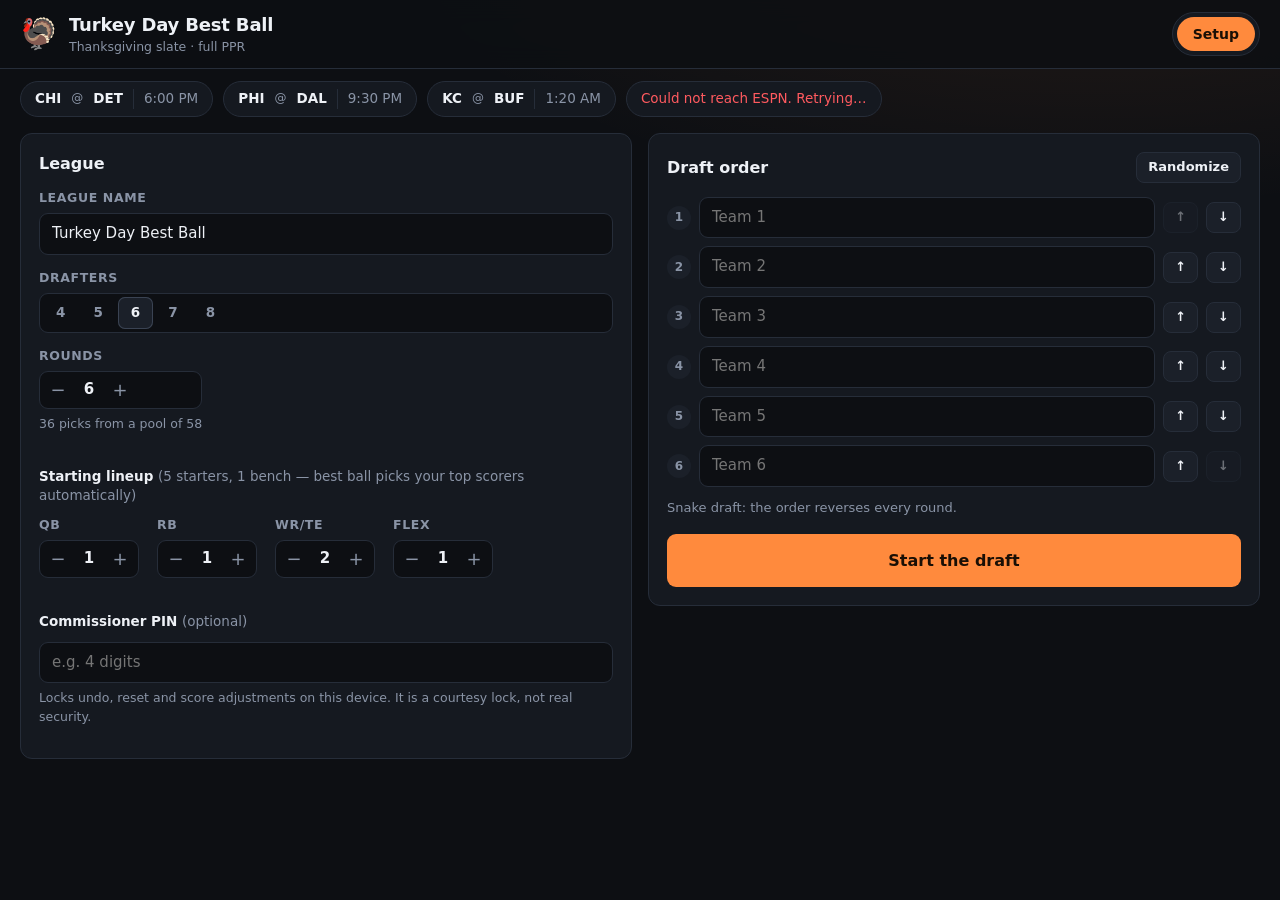
==== index.html @ 81282698 "Thanksgiving slate best ball draft with live PPR scoring Static site: setup, snake draft board, best" ====
<!doctype html>
<html lang="en">
<head>
<meta charset="utf-8">
<meta name="viewport" content="width=device-width, initial-scale=1, viewport-fit=cover">
<title>Turkey Day Best Ball</title>
<meta name="description" content="Thanksgiving slate best ball draft with live PPR scoring.">
<meta name="theme-color" content="#0d0f13">
<link rel="icon" href="data:image/svg+xml,%3Csvg xmlns='http://www.w3.org/2000/svg' viewBox='0 0 100 100'%3E%3Ctext y='.9em' font-size='90'%3E%F0%9F%A6%83%3C/text%3E%3C/svg%3E">
<link rel="stylesheet" href="styles.css">
</head>
<body>
<header class="top">
  <div class="brand">
    <span class="logo" aria-hidden="true">🦃</span>
    <div>
      <h1 id="leagueName">Turkey Day Best Ball</h1>
      <p id="subline">Thanksgiving slate · full PPR</p>
    </div>
  </div>
  <nav id="tabs" aria-label="Sections"></nav>
</header>
<section id="games" class="games" aria-label="Today's games"></section>
<main id="view"><p class="loading">Loading player pool…</p></main>
<div id="toast" role="status" aria-live="polite"></div>
<script src="app.js" defer></script>
</body>
</html>
---- styles.css ----
:root {
  --bg: #0d0f13;
  --panel: #151920;
  --panel2: #1b2029;
  --line: #262d39;
  --text: #eef1f6;
  --muted: #8a94a6;
  --accent: #ff8a3d;
  --accent-ink: #1a0f05;
  --live: #ff5a5f;
  --good: #3ddc97;
  --qb: #f472b6;
  --rb: #34d399;
  --wr: #60a5fa;
  --te: #c4a1ff;
  --r: 12px;
  color-scheme: dark;
}
* { box-sizing: border-box; }
html, body { margin: 0; }
body {
  background: radial-gradient(1200px 500px at 85% -10%, rgba(255, 138, 61, .10), transparent 60%), var(--bg);
  color: var(--text);
  font: 15px/1.45 ui-sans-serif, system-ui, -apple-system, "Segoe UI", Roboto, Helvetica, Arial, sans-serif;
  -webkit-font-smoothing: antialiased;
  min-height: 100vh;
  padding-bottom: env(safe-area-inset-bottom);
}
h1, h2, h3, p { margin: 0; }
button, input, select { font: inherit; color: inherit; }
button { cursor: pointer; }
button:disabled { opacity: .4; cursor: not-allowed; }
.muted { color: var(--muted); }
.pad { padding: 18px; }
.r { text-align: right; }
.grow { flex: 1; }

/* header */
.top {
  position: sticky; top: 0; z-index: 20;
  display: flex; align-items: center; gap: 16px; flex-wrap: wrap;
  padding: 12px 20px;
  background: rgba(13, 15, 19, .88); backdrop-filter: blur(12px);
  border-bottom: 1px solid var(--line);
}
.brand { display: flex; align-items: center; gap: 12px; min-width: 0; flex: 1; }
.logo { font-size: 30px; line-height: 1; }
.brand h1 { font-size: 18px; font-weight: 750; letter-spacing: -.01em; white-space: nowrap; overflow: hidden; text-overflow: ellipsis; }
.brand p { font-size: 12.5px; color: var(--muted); }
#tabs { display: flex; gap: 4px; background: var(--panel); border: 1px solid var(--line); border-radius: 999px; padding: 4px; }
.tab { border: 0; background: none; padding: 7px 16px; border-radius: 999px; color: var(--muted); font-weight: 600; font-size: 14px; }
.tab.on { background: var(--accent); color: var(--accent-ink); }

/* games strip */
.games { display: flex; gap: 10px; padding: 12px 20px; overflow-x: auto; }
.game {
  display: flex; align-items: center; gap: 10px; flex: 0 0 auto;
  background: var(--panel); border: 1px solid var(--line); border-radius: 999px;
  padding: 7px 14px; font-size: 13.5px; font-variant-numeric: tabular-nums;
}
.game.in { border-color: rgba(255, 90, 95, .5); }
.game.err { color: var(--live); }
.gteam { display: inline-flex; gap: 6px; align-items: baseline; }
.gteam i { font-style: normal; font-weight: 700; }
.at { color: var(--muted); font-size: 12px; }
.gstat { color: var(--muted); padding-left: 10px; border-left: 1px solid var(--line); display: inline-flex; align-items: center; gap: 6px; }
.game.in .gstat { color: var(--live); font-weight: 600; }
.dot { width: 7px; height: 7px; border-radius: 50%; background: var(--live); display: inline-block; animation: pulse 1.4s infinite; }
@keyframes pulse { 50% { opacity: .25; } }

main { padding: 4px 20px 60px; max-width: 1500px; margin: 0 auto; }
.loading { padding: 60px 0; text-align: center; color: var(--muted); }
.panel { background: var(--panel); border: 1px solid var(--line); border-radius: var(--r); padding: 18px; }
.panel.narrow { max-width: 460px; margin: 30px auto; }
.panel h2 { font-size: 16px; display: flex; align-items: center; justify-content: space-between; gap: 10px; margin-bottom: 14px; }
.panel h3 { font-size: 13.5px; margin: 20px 0 10px; }
.panel h3 .muted { font-weight: 400; }

/* buttons + inputs */
.primary, .ghost, .danger, .draftbtn { border-radius: 9px; border: 1px solid transparent; padding: 9px 16px; font-weight: 650; }
.primary { background: var(--accent); color: var(--accent-ink); }
.primary:hover { filter: brightness(1.08); }
.ghost { background: var(--panel2); border-color: var(--line); }
.ghost:hover:not(:disabled) { border-color: #3a4353; }
.danger { background: transparent; border-color: rgba(255, 90, 95, .5); color: var(--live); }
.draftbtn { background: transparent; border-color: var(--accent); color: var(--accent); }
.draftbtn:hover { background: var(--accent); color: var(--accent-ink); }
.sm { padding: 5px 11px; font-size: 13px; border-radius: 8px; }
.big { width: 100%; padding: 14px; font-size: 16px; margin-top: 16px; }
input:not([type=checkbox]), select {
  background: var(--bg); border: 1px solid var(--line); border-radius: 9px; padding: 9px 12px; width: 100%; min-width: 0;
}
input:focus, select:focus, button:focus-visible { outline: 2px solid var(--accent); outline-offset: 1px; }
.seg { display: inline-flex; background: var(--bg); border: 1px solid var(--line); border-radius: 9px; padding: 3px; gap: 2px; }
.seg button { border: 0; background: none; padding: 6px 13px; border-radius: 7px; color: var(--muted); font-weight: 600; font-size: 13.5px; }
.seg button.on { background: var(--panel2); color: var(--text); box-shadow: inset 0 0 0 1px #3a4353; }

/* setup */
.setup { display: grid; grid-template-columns: repeat(auto-fit, minmax(320px, 1fr)); gap: 16px; align-items: start; }
.field { display: flex; flex-direction: column; gap: 6px; margin-bottom: 14px; }
.field label { font-size: 12.5px; color: var(--muted); font-weight: 600; text-transform: uppercase; letter-spacing: .05em; }
.field small { color: var(--muted); font-size: 12.5px; }
.row { display: flex; gap: 18px; flex-wrap: wrap; }
.stepper { display: inline-flex; align-items: center; background: var(--bg); border: 1px solid var(--line); border-radius: 9px; }
.stepper button { border: 0; background: none; width: 36px; height: 36px; font-size: 18px; color: var(--muted); }
.stepper output { min-width: 26px; text-align: center; font-weight: 700; font-variant-numeric: tabular-nums; }
.order { list-style: none; margin: 0; padding: 0; display: grid; gap: 8px; }
.order li { display: flex; gap: 8px; align-items: center; }
.order .num { width: 24px; height: 24px; flex: 0 0 24px; border-radius: 50%; background: var(--panel2); display: grid; place-items: center; font-size: 12px; font-weight: 700; color: var(--muted); }
.order + .muted { margin-top: 12px; font-size: 13px; }
.btnrow { display: flex; gap: 8px; flex-wrap: wrap; margin: 12px 0; }
.inline { display: flex; gap: 8px; }
.inline input[type=number] { max-width: 110px; }
.adjlist { list-style: none; padding: 0; margin: 14px 0 0; display: grid; gap: 6px; }
.adjlist li { display: flex; gap: 10px; align-items: center; }

/* draft */
.draft { display: grid; grid-template-columns: minmax(0, 1fr); gap: 16px; align-items: start; }
.col { display: grid; gap: 14px; min-width: 0; }
.col.side { display: none; }
@media (min-width: 1150px) {
  .draft { grid-template-columns: minmax(430px, 520px) minmax(0, 1fr); }
  .col.side { display: grid; position: sticky; top: 76px; }
}
.clock {
  background: linear-gradient(120deg, rgba(255, 138, 61, .20), rgba(255, 138, 61, .04) 70%), var(--panel);
  border: 1px solid rgba(255, 138, 61, .45); border-radius: var(--r); padding: 16px 18px; display: grid; gap: 10px;
}
.eyebrow { display: block; font-size: 12px; text-transform: uppercase; letter-spacing: .08em; color: var(--accent); font-weight: 700; }
.eyebrow em { font-style: normal; color: var(--muted); font-weight: 500; }
.clock strong { font-size: 26px; letter-spacing: -.02em; margin-right: 8px; }
.otc { color: var(--muted); }
.mine { display: flex; gap: 6px; flex-wrap: wrap; align-items: center; font-size: 13px; }
.deck { margin-left: auto; color: var(--muted); }
.pool { padding: 0; overflow: hidden; }
.tools { display: flex; gap: 10px; flex-wrap: wrap; align-items: center; padding: 14px; border-bottom: 1px solid var(--line); }
.tools input[type=search] { flex: 1; min-width: 140px; width: auto; }
.check { display: inline-flex; gap: 6px; align-items: center; font-size: 13px; color: var(--muted); white-space: nowrap; }
.thead, .prow { display: grid; grid-template-columns: 40px minmax(0, 1fr) 52px 132px; gap: 10px; align-items: center; padding: 0 14px; }
.thead { font-size: 11.5px; text-transform: uppercase; letter-spacing: .06em; color: var(--muted); padding-top: 9px; padding-bottom: 9px; border-bottom: 1px solid var(--line); }
#poolRows { max-height: calc(100vh - 330px); min-height: 320px; overflow-y: auto; }
.prow { padding-top: 9px; padding-bottom: 9px; border-bottom: 1px solid rgba(38, 45, 57, .6); }
.prow:hover { background: var(--panel2); }
.prow.pending { background: rgba(255, 138, 61, .10); }
.prow.taken { opacity: .38; }
.adp { font-weight: 700; color: var(--muted); font-variant-numeric: tabular-nums; }
.who { min-width: 0; }
.who b { font-weight: 650; }
.who small { display: block; color: var(--muted); font-size: 12.5px; }
.proj { font-variant-numeric: tabular-nums; font-weight: 600; }
.act { display: flex; gap: 6px; justify-content: flex-end; }
.gone { color: var(--muted); font-size: 12.5px; }
.foot { padding: 12px 14px; font-size: 12px; color: var(--muted); }
.chip { display: inline-block; font-size: 11px; font-weight: 750; padding: 1px 6px; border-radius: 5px; letter-spacing: .02em; }
.chip.QB { background: rgba(244, 114, 182, .16); color: var(--qb); }
.chip.RB { background: rgba(52, 211, 153, .16); color: var(--rb); }
.chip.WR { background: rgba(96, 165, 250, .16); color: var(--wr); }
.chip.TE { background: rgba(196, 161, 255, .16); color: var(--te); }
.inj { display: inline-grid; place-items: center; width: 16px; height: 16px; margin-left: 6px; border-radius: 4px; background: rgba(255, 90, 95, .18); color: var(--live); font-size: 10.5px; font-weight: 800; vertical-align: 1px; }
.livetag { color: var(--live); font-weight: 750; font-size: 11px; letter-spacing: .04em; }
.fintag { color: var(--muted); font-weight: 700; font-size: 11px; letter-spacing: .04em; }

/* board */
.boardwrap { overflow-x: auto; }
.board { display: grid; grid-template-columns: repeat(var(--n), minmax(112px, 1fr)); gap: 6px; min-width: calc(var(--n) * 118px); }
.bh { font-size: 12.5px; font-weight: 700; text-align: center; padding: 8px 4px; border-radius: 8px; background: var(--panel2); white-space: nowrap; overflow: hidden; text-overflow: ellipsis; }
.bh.on { background: var(--accent); color: var(--accent-ink); }
.cell { border-radius: 9px; padding: 8px 9px; min-height: 66px; display: flex; flex-direction: column; gap: 1px; border: 1px solid transparent; min-width: 0; }
.cell .pn { font-size: 10.5px; color: rgba(255, 255, 255, .55); font-variant-numeric: tabular-nums; }
.cell b { font-size: 13px; line-height: 1.2; font-weight: 650; overflow: hidden; text-overflow: ellipsis; }
.cell small { font-size: 11px; opacity: .8; }
.cell.empty { background: transparent; border: 1px dashed var(--line); }
.cell.empty .pn { color: var(--muted); }
.cell.cur { border: 1px solid var(--accent); background: rgba(255, 138, 61, .10); }
.cell.cur b { color: var(--accent); font-size: 12px; }
.cell.QB { background: rgba(244, 114, 182, .20); border-color: rgba(244, 114, 182, .35); }
.cell.RB { background: rgba(52, 211, 153, .18); border-color: rgba(52, 211, 153, .32); }
.cell.WR { background: rgba(96, 165, 250, .20); border-color: rgba(96, 165, 250, .35); }
.cell.TE { background: rgba(196, 161, 255, .20); border-color: rgba(196, 161, 255, .35); }

/* scores */
.scorebar { display: flex; gap: 10px; align-items: center; flex-wrap: wrap; margin-bottom: 14px; font-size: 13px; }
.cards { display: grid; grid-template-columns: repeat(auto-fill, minmax(310px, 1fr)); gap: 14px; align-items: start; }
.card { background: var(--panel); border: 1px solid var(--line); border-radius: var(--r); overflow: hidden; }
.card.lead { border-color: rgba(255, 138, 61, .6); box-shadow: 0 0 0 1px rgba(255, 138, 61, .25), 0 12px 40px -18px rgba(255, 138, 61, .5); }
.card header { display: flex; align-items: center; gap: 12px; padding: 14px 16px 6px; }
.rank { width: 28px; height: 28px; flex: 0 0 28px; border-radius: 8px; background: var(--panel2); display: grid; place-items: center; font-weight: 800; font-size: 13px; color: var(--muted); }
.card.lead .rank { background: var(--accent); color: var(--accent-ink); }
.card h3 { flex: 1; font-size: 17px; min-width: 0; overflow: hidden; text-overflow: ellipsis; white-space: nowrap; }
.tot { text-align: right; line-height: 1.1; }
.tot strong { font-size: 26px; font-variant-numeric: tabular-nums; letter-spacing: -.02em; }
.tot small { display: block; color: var(--muted); font-size: 11.5px; }
.status { padding: 0 16px 10px 56px; font-size: 12.5px; color: var(--muted); min-height: 18px; }
.card ul { list-style: none; margin: 0; padding: 0; border-top: 1px solid var(--line); }
.card li { display: grid; grid-template-columns: 46px minmax(0, 1fr) auto; gap: 10px; align-items: center; padding: 9px 16px; border-bottom: 1px solid rgba(38, 45, 57, .6); }
.card li:last-child { border-bottom: 0; }
.card li.bn { opacity: .55; background: rgba(0, 0, 0, .18); }
.slot { font-size: 10.5px; font-weight: 750; color: var(--muted); letter-spacing: .05em; }
.card .who small { display: inline; }
.card .who .l1 { display: block; white-space: nowrap; overflow: hidden; text-overflow: ellipsis; }
.card .who .line { display: block; white-space: nowrap; overflow: hidden; text-overflow: ellipsis; }
.pp { font-weight: 700; font-variant-numeric: tabular-nums; font-size: 16px; display: inline-flex; align-items: center; gap: 6px; }
.card li.pre .pp { color: var(--muted); font-weight: 500; }
.rules { margin-top: 20px; color: var(--muted); font-size: 13px; }
.rules summary { cursor: pointer; font-weight: 600; }
.rules p { margin-top: 8px; max-width: 80ch; }

#toast {
  position: fixed; left: 50%; bottom: 26px; transform: translate(-50%, 20px);
  background: #f4f5f7; color: #111; padding: 10px 18px; border-radius: 999px; font-weight: 600; font-size: 14px;
  opacity: 0; pointer-events: none; transition: .2s; z-index: 50; max-width: 90vw; text-align: center;
}
#toast.show { opacity: 1; transform: translate(-50%, 0); }

@media (max-width: 640px) {
  .top { padding: 10px 14px; gap: 10px; }
  #tabs { width: 100%; }
  .tab { flex: 1; padding: 7px 6px; }
  .games, main { padding-left: 14px; padding-right: 14px; }
  .thead, .prow { grid-template-columns: 30px minmax(0, 1fr) 44px 118px; gap: 8px; padding-left: 12px; padding-right: 12px; }
  .clock strong { font-size: 22px; display: block; }
  #poolRows { max-height: none; }
  .deck { margin-left: 0; width: 100%; }
}
@media (prefers-reduced-motion: reduce) { .dot { animation: none; } #toast { transition: none; } }
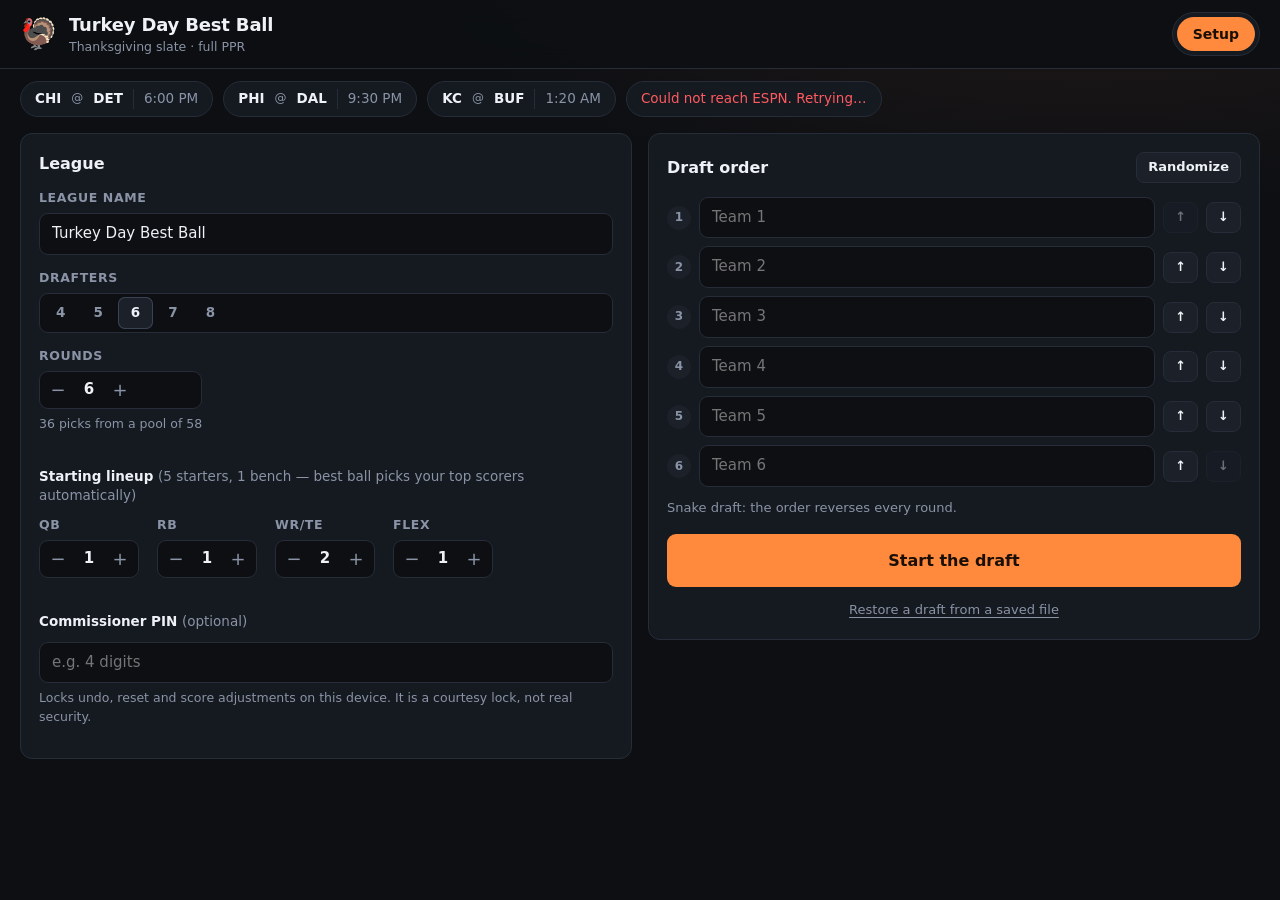
==== commit eccf8bfb: "Save a draft to a file, restore from it, and lock final rosters via data/draft.json Co-Authored-By: " ====
--- a/index.html
+++ b/index.html
@@ -22,6 +22,7 @@
 </header>
 <section id="games" class="games" aria-label="Today's games"></section>
 <main id="view"><p class="loading">Loading player pool…</p></main>
+<input type="file" id="restoreFile" accept="application/json,.json" hidden>
 <div id="toast" role="status" aria-live="polite"></div>
 <script src="app.js" defer></script>
 </body>
--- a/styles.css
+++ b/styles.css
@@ -85,6 +85,10 @@
 .danger { background: transparent; border-color: rgba(255, 90, 95, .5); color: var(--live); }
 .draftbtn { background: transparent; border-color: var(--accent); color: var(--accent); }
 .draftbtn:hover { background: var(--accent); color: var(--accent-ink); }
+.link { background: none; border: 0; padding: 0; color: var(--muted); text-decoration: underline; text-underline-offset: 3px; font-size: 13px; }
+.link:hover { color: var(--text); }
+.center { text-align: center; margin-top: 12px; }
+code { background: var(--bg); border: 1px solid var(--line); border-radius: 5px; padding: 0 5px; font-size: 12.5px; }
 .sm { padding: 5px 11px; font-size: 13px; border-radius: 8px; }
 .big { width: 100%; padding: 14px; font-size: 16px; margin-top: 16px; }
 input:not([type=checkbox]), select {
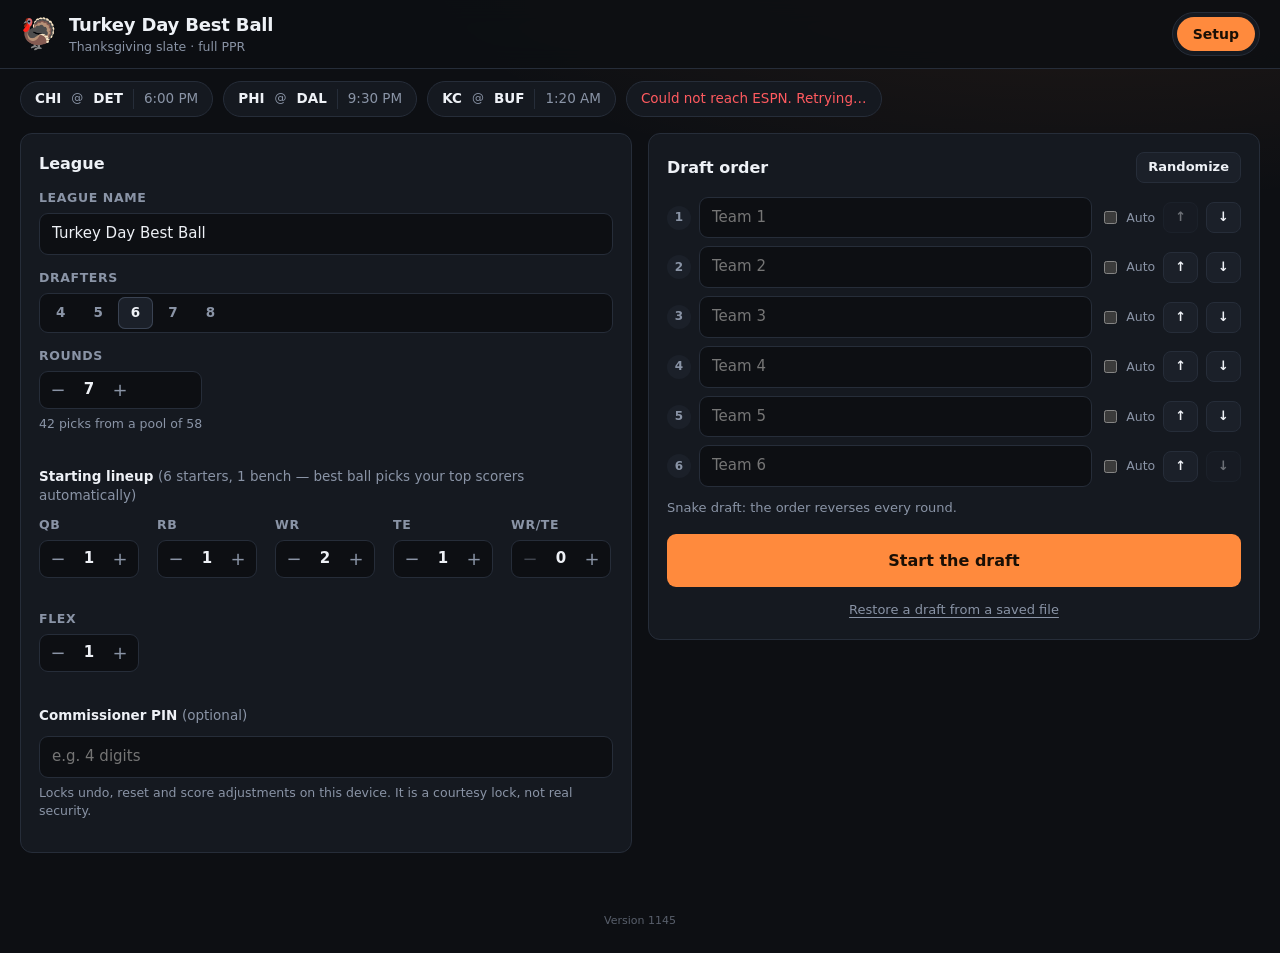
==== commit 6bed4e3b: "Version the script and style URLs so a plain refresh always loads the latest build Co-Authored-By: C" ====
--- a/index.html
+++ b/index.html
@@ -7,7 +7,7 @@
 <meta name="description" content="Thanksgiving slate best ball draft with live PPR scoring.">
 <meta name="theme-color" content="#0d0f13">
 <link rel="icon" href="data:image/svg+xml,%3Csvg xmlns='http://www.w3.org/2000/svg' viewBox='0 0 100 100'%3E%3Ctext y='.9em' font-size='90'%3E%F0%9F%A6%83%3C/text%3E%3C/svg%3E">
-<link rel="stylesheet" href="styles.css">
+<link rel="stylesheet" href="styles.css?v=1145">
 </head>
 <body>
 <header class="top">
@@ -23,7 +23,8 @@
 <section id="games" class="games" aria-label="Today's games"></section>
 <main id="view"><p class="loading">Loading player pool…</p></main>
 <input type="file" id="restoreFile" accept="application/json,.json" hidden>
+<p class="ver">Version 1145</p>
 <div id="toast" role="status" aria-live="polite"></div>
-<script src="app.js" defer></script>
+<script src="app.js?v=1145" defer></script>
 </body>
 </html>
--- a/styles.css
+++ b/styles.css
@@ -227,3 +227,10 @@
   .deck { margin-left: 0; width: 100%; }
 }
 @media (prefers-reduced-motion: reduce) { .dot { animation: none; } #toast { transition: none; } }
+
+/* autodraft */
+.autobar { display: flex; gap: 10px; align-items: center; flex-wrap: wrap; font-size: 13px; color: var(--muted); }
+.autotag { display: inline-block; font-size: 10px; font-weight: 800; letter-spacing: .06em; padding: 1px 6px; border-radius: 5px; background: rgba(255, 255, 255, .14); color: var(--text); vertical-align: 1px; }
+.bh.on .autotag { background: rgba(0, 0, 0, .22); color: var(--accent-ink); }
+.check.auto { font-size: 12.5px; }
+.ver { text-align: center; color: var(--muted); font-size: 11px; opacity: .6; padding: 0 0 24px; }
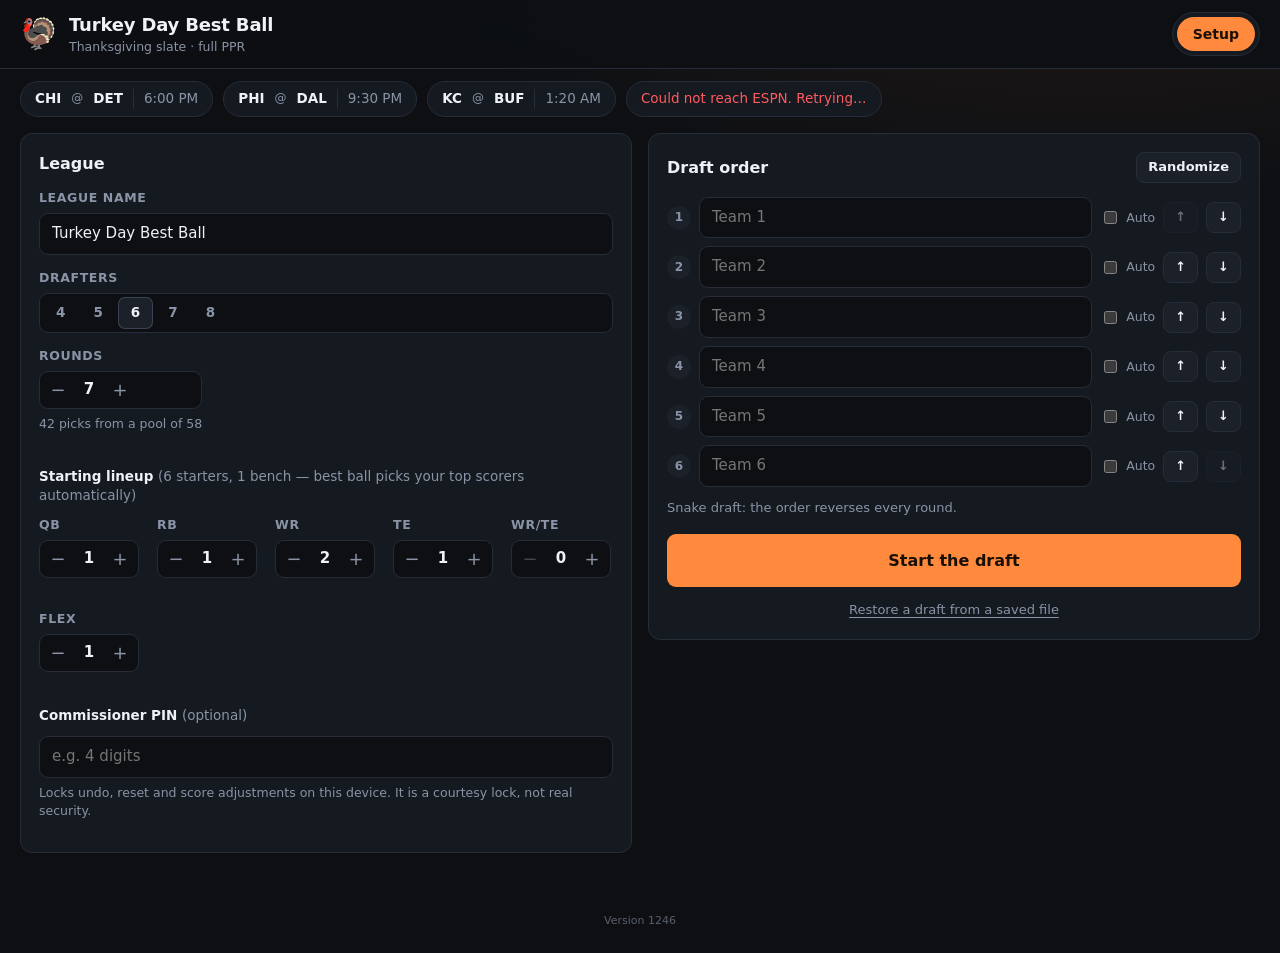
==== commit 14733888: "Add the draft recap video and a recap page, linked from the Scores tab Co-Authored-By: Claude Fable " ====
--- a/index.html
+++ b/index.html
@@ -7,7 +7,7 @@
 <meta name="description" content="Thanksgiving slate best ball draft with live PPR scoring.">
 <meta name="theme-color" content="#0d0f13">
 <link rel="icon" href="data:image/svg+xml,%3Csvg xmlns='http://www.w3.org/2000/svg' viewBox='0 0 100 100'%3E%3Ctext y='.9em' font-size='90'%3E%F0%9F%A6%83%3C/text%3E%3C/svg%3E">
-<link rel="stylesheet" href="styles.css?v=1145">
+<link rel="stylesheet" href="styles.css?v=1246">
 </head>
 <body>
 <header class="top">
@@ -23,8 +23,8 @@
 <section id="games" class="games" aria-label="Today's games"></section>
 <main id="view"><p class="loading">Loading player pool…</p></main>
 <input type="file" id="restoreFile" accept="application/json,.json" hidden>
-<p class="ver">Version 1145</p>
+<p class="ver">Version 1246</p>
 <div id="toast" role="status" aria-live="polite"></div>
-<script src="app.js?v=1145" defer></script>
+<script src="app.js?v=1246" defer></script>
 </body>
 </html>
--- a/styles.css
+++ b/styles.css
@@ -234,3 +234,4 @@
 .bh.on .autotag { background: rgba(0, 0, 0, .22); color: var(--accent-ink); }
 .check.auto { font-size: 12.5px; }
 .ver { text-align: center; color: var(--muted); font-size: 11px; opacity: .6; padding: 0 0 24px; }
+a.ghost, a.primary { text-decoration: none; display: inline-block; }
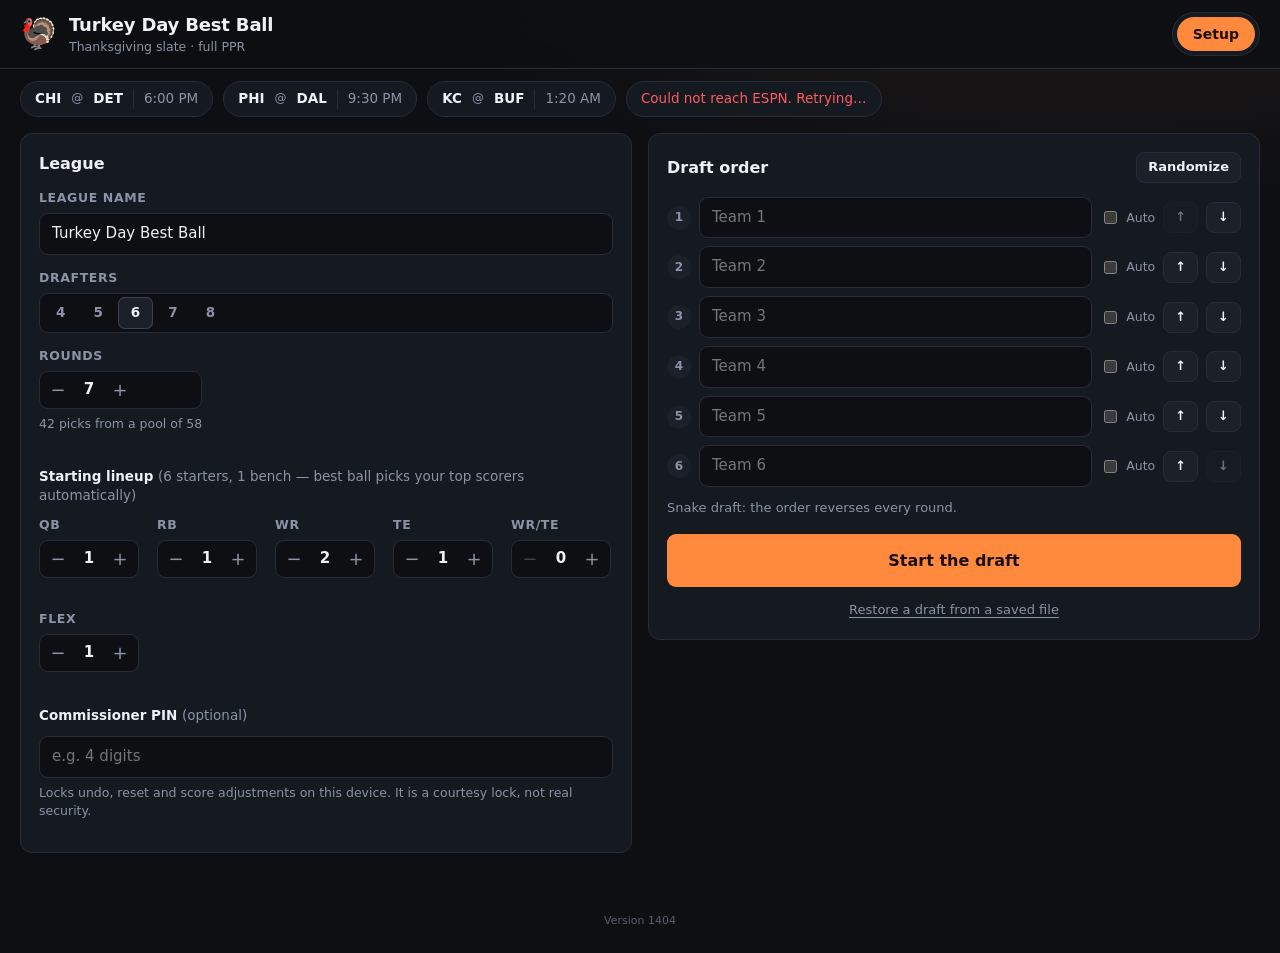
==== commit a620e732: "Show a live projected total next to each team's score Once games start, team totals show 'on pace fo" ====
--- a/index.html
+++ b/index.html
@@ -7,7 +7,7 @@
 <meta name="description" content="Thanksgiving slate best ball draft with live PPR scoring.">
 <meta name="theme-color" content="#0d0f13">
 <link rel="icon" href="data:image/svg+xml,%3Csvg xmlns='http://www.w3.org/2000/svg' viewBox='0 0 100 100'%3E%3Ctext y='.9em' font-size='90'%3E%F0%9F%A6%83%3C/text%3E%3C/svg%3E">
-<link rel="stylesheet" href="styles.css?v=1246">
+<link rel="stylesheet" href="styles.css?v=1404">
 </head>
 <body>
 <header class="top">
@@ -23,8 +23,8 @@
 <section id="games" class="games" aria-label="Today's games"></section>
 <main id="view"><p class="loading">Loading player pool…</p></main>
 <input type="file" id="restoreFile" accept="application/json,.json" hidden>
-<p class="ver">Version 1246</p>
+<p class="ver">Version 1404</p>
 <div id="toast" role="status" aria-live="polite"></div>
-<script src="app.js?v=1246" defer></script>
+<script src="app.js?v=1404" defer></script>
 </body>
 </html>
--- a/styles.css
+++ b/styles.css
@@ -193,7 +193,8 @@
 .card h3 { flex: 1; font-size: 17px; min-width: 0; overflow: hidden; text-overflow: ellipsis; white-space: nowrap; }
 .tot { text-align: right; line-height: 1.1; }
 .tot strong { font-size: 26px; font-variant-numeric: tabular-nums; letter-spacing: -.02em; }
-.tot small { display: block; color: var(--muted); font-size: 11.5px; }
+.tot small { display: block; color: var(--muted); font-size: 11.5px; white-space: nowrap; }
+.tot small.pace { color: var(--text, inherit); font-weight: 600; font-size: 12.5px; }
 .status { padding: 0 16px 10px 56px; font-size: 12.5px; color: var(--muted); min-height: 18px; }
 .card ul { list-style: none; margin: 0; padding: 0; border-top: 1px solid var(--line); }
 .card li { display: grid; grid-template-columns: 46px minmax(0, 1fr) auto; gap: 10px; align-items: center; padding: 9px 16px; border-bottom: 1px solid rgba(38, 45, 57, .6); }
